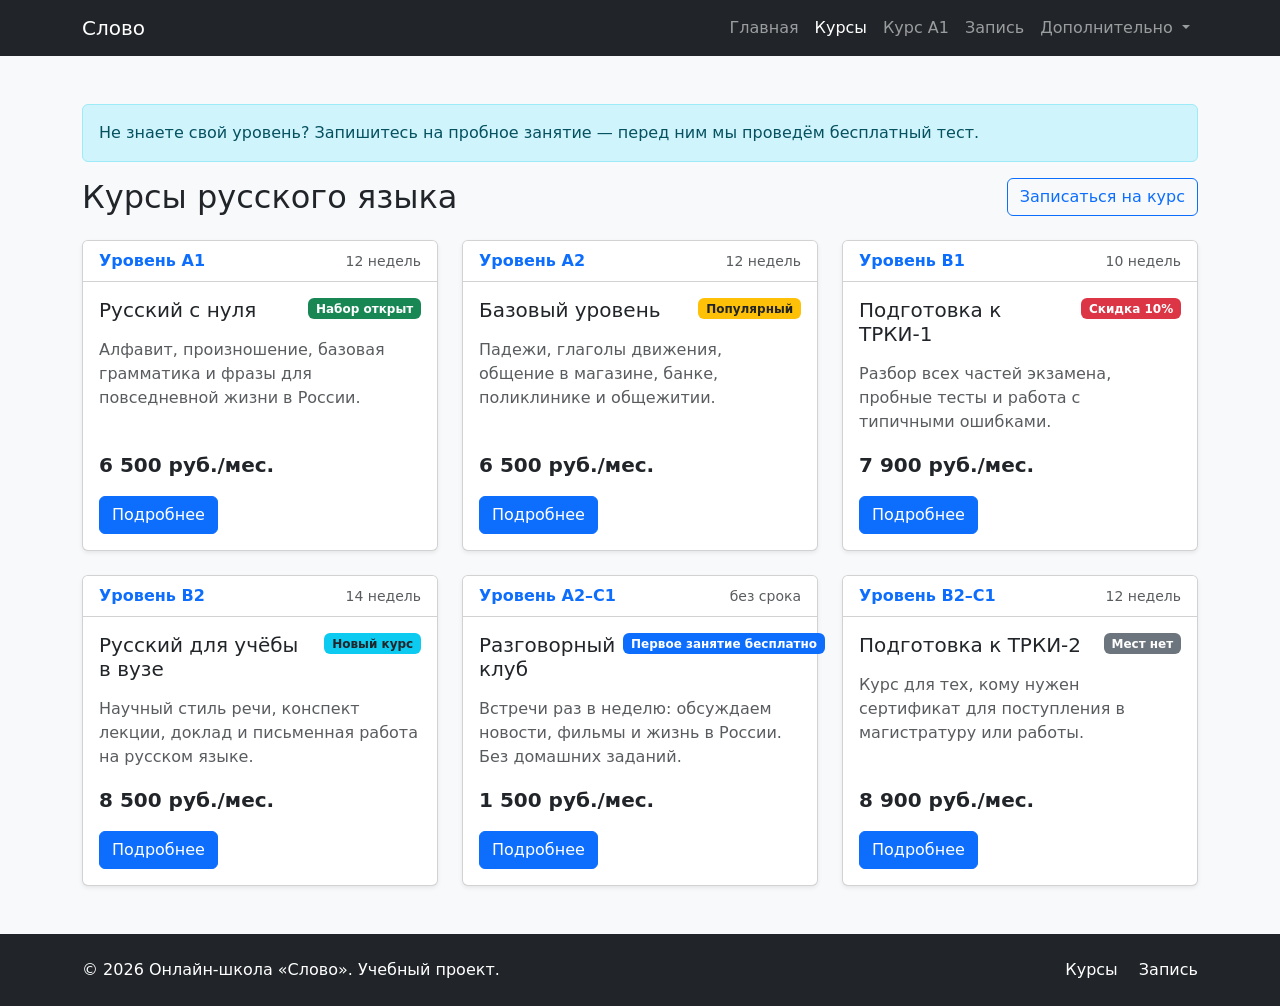
==== catalog.html @ 609db9e2 "feat: add shared navbar with dropdown and courses catalog on cards" ====
<!DOCTYPE html>
<html lang="ru">
<head>
  <meta charset="UTF-8">
  <meta name="viewport" content="width=device-width, initial-scale=1.0">
  <title>Курсы — Онлайн-школа «Слово»</title>
  <meta name="description" content="Каталог курсов русского языка: уровни A1–C1, подготовка к ТРКИ, русский для учёбы в вузе, разговорный клуб.">
  <link
    href="https://cdn.jsdelivr.net/npm/bootstrap@5.3.8/dist/css/bootstrap.min.css"
    rel="stylesheet"
  >
  <link rel="stylesheet" href="css/custom.css">
</head>
<body class="bg-light">
  <nav class="navbar navbar-expand-lg navbar-dark bg-dark">
    <div class="container">
      <a class="navbar-brand" href="index.html">Слово</a>
      <button
        class="navbar-toggler"
        type="button"
        data-bs-toggle="collapse"
        data-bs-target="#mainNavbar"
        aria-controls="mainNavbar"
        aria-expanded="false"
        aria-label="Переключить навигацию"
      >
        <span class="navbar-toggler-icon"></span>
      </button>
      <div class="collapse navbar-collapse" id="mainNavbar">
        <ul class="navbar-nav ms-auto">
          <li class="nav-item">
            <a class="nav-link" href="index.html">Главная</a>
          </li>
          <li class="nav-item">
            <a class="nav-link active" aria-current="page" href="catalog.html">Курсы</a>
          </li>
          <li class="nav-item">
            <a class="nav-link" href="product.html">Курс A1</a>
          </li>
          <li class="nav-item">
            <a class="nav-link" href="order.html">Запись</a>
          </li>
          <li class="nav-item dropdown">
            <a
              class="nav-link dropdown-toggle"
              href="#"
              role="button"
              data-bs-toggle="dropdown"
              aria-expanded="false"
            >
              Дополнительно
            </a>
            <ul class="dropdown-menu dropdown-menu-end">
              <li><a class="dropdown-item" href="catalog.html">Все курсы</a></li>
              <li><a class="dropdown-item" href="order.html">Записаться на курс</a></li>
              <li><a class="dropdown-item" href="index.html#popular">Популярные курсы</a></li>
              <li><hr class="dropdown-divider"></li>
              <li><a class="dropdown-item" href="product.html#faq">Частые вопросы</a></li>
            </ul>
          </li>
        </ul>
      </div>
    </div>
  </nav>

  <main class="container my-5">
    <div class="alert alert-info" role="alert">
      Не знаете свой уровень? Запишитесь на пробное занятие — перед ним мы проведём бесплатный тест.
    </div>

    <div class="d-flex justify-content-between align-items-center flex-wrap gap-2 mb-4">
      <h1 class="h2 mb-0">Курсы русского языка</h1>
      <a class="btn btn-outline-primary" href="order.html">Записаться на курс</a>
    </div>

    <div class="row g-4">
        <div class="col-12 col-md-6 col-lg-4">
          <div class="card h-100 shadow-sm">
            <div class="card-header bg-white d-flex justify-content-between align-items-center">
              <span class="fw-bold text-primary">Уровень A1</span>
              <span class="small text-muted">12 недель</span>
            </div>
            <div class="card-body d-flex flex-column">
              <div class="d-flex justify-content-between align-items-start gap-2 mb-3">
                <h2 class="card-title h5 mb-0">Русский с нуля</h2>
                <span class="badge bg-success">Набор открыт</span>
              </div>
              <p class="card-text text-muted">Алфавит, произношение, базовая грамматика и фразы для повседневной жизни в России.</p>
              <p class="fw-bold fs-5 mt-auto">6 500 руб./мес.</p>
              <div class="d-flex flex-wrap gap-2">
                <a class="btn btn-primary" href="product.html">Подробнее</a>
              </div>
            </div>
          </div>
        </div>
        <div class="col-12 col-md-6 col-lg-4">
          <div class="card h-100 shadow-sm">
            <div class="card-header bg-white d-flex justify-content-between align-items-center">
              <span class="fw-bold text-primary">Уровень A2</span>
              <span class="small text-muted">12 недель</span>
            </div>
            <div class="card-body d-flex flex-column">
              <div class="d-flex justify-content-between align-items-start gap-2 mb-3">
                <h2 class="card-title h5 mb-0">Базовый уровень</h2>
                <span class="badge bg-warning text-dark">Популярный</span>
              </div>
              <p class="card-text text-muted">Падежи, глаголы движения, общение в магазине, банке, поликлинике и общежитии.</p>
              <p class="fw-bold fs-5 mt-auto">6 500 руб./мес.</p>
              <div class="d-flex flex-wrap gap-2">
                <a class="btn btn-primary" href="product.html">Подробнее</a>
              </div>
            </div>
          </div>
        </div>
        <div class="col-12 col-md-6 col-lg-4">
          <div class="card h-100 shadow-sm">
            <div class="card-header bg-white d-flex justify-content-between align-items-center">
              <span class="fw-bold text-primary">Уровень B1</span>
              <span class="small text-muted">10 недель</span>
            </div>
            <div class="card-body d-flex flex-column">
              <div class="d-flex justify-content-between align-items-start gap-2 mb-3">
                <h2 class="card-title h5 mb-0">Подготовка к ТРКИ-1</h2>
                <span class="badge bg-danger">Скидка 10%</span>
              </div>
              <p class="card-text text-muted">Разбор всех частей экзамена, пробные тесты и работа с типичными ошибками.</p>
              <p class="fw-bold fs-5 mt-auto">7 900 руб./мес.</p>
              <div class="d-flex flex-wrap gap-2">
                <a class="btn btn-primary" href="product.html">Подробнее</a>
              </div>
            </div>
          </div>
        </div>
        <div class="col-12 col-md-6 col-lg-4">
          <div class="card h-100 shadow-sm">
            <div class="card-header bg-white d-flex justify-content-between align-items-center">
              <span class="fw-bold text-primary">Уровень B2</span>
              <span class="small text-muted">14 недель</span>
            </div>
            <div class="card-body d-flex flex-column">
              <div class="d-flex justify-content-between align-items-start gap-2 mb-3">
                <h2 class="card-title h5 mb-0">Русский для учёбы в вузе</h2>
                <span class="badge bg-info text-dark">Новый курс</span>
              </div>
              <p class="card-text text-muted">Научный стиль речи, конспект лекции, доклад и письменная работа на русском языке.</p>
              <p class="fw-bold fs-5 mt-auto">8 500 руб./мес.</p>
              <div class="d-flex flex-wrap gap-2">
                <a class="btn btn-primary" href="product.html">Подробнее</a>
              </div>
            </div>
          </div>
        </div>
        <div class="col-12 col-md-6 col-lg-4">
          <div class="card h-100 shadow-sm">
            <div class="card-header bg-white d-flex justify-content-between align-items-center">
              <span class="fw-bold text-primary">Уровень A2–C1</span>
              <span class="small text-muted">без срока</span>
            </div>
            <div class="card-body d-flex flex-column">
              <div class="d-flex justify-content-between align-items-start gap-2 mb-3">
                <h2 class="card-title h5 mb-0">Разговорный клуб</h2>
                <span class="badge bg-primary">Первое занятие бесплатно</span>
              </div>
              <p class="card-text text-muted">Встречи раз в неделю: обсуждаем новости, фильмы и жизнь в России. Без домашних заданий.</p>
              <p class="fw-bold fs-5 mt-auto">1 500 руб./мес.</p>
              <div class="d-flex flex-wrap gap-2">
                <a class="btn btn-primary" href="product.html">Подробнее</a>
              </div>
            </div>
          </div>
        </div>
        <div class="col-12 col-md-6 col-lg-4">
          <div class="card h-100 shadow-sm">
            <div class="card-header bg-white d-flex justify-content-between align-items-center">
              <span class="fw-bold text-primary">Уровень B2–C1</span>
              <span class="small text-muted">12 недель</span>
            </div>
            <div class="card-body d-flex flex-column">
              <div class="d-flex justify-content-between align-items-start gap-2 mb-3">
                <h2 class="card-title h5 mb-0">Подготовка к ТРКИ-2</h2>
                <span class="badge bg-secondary">Мест нет</span>
              </div>
              <p class="card-text text-muted">Курс для тех, кому нужен сертификат для поступления в магистратуру или работы.</p>
              <p class="fw-bold fs-5 mt-auto">8 900 руб./мес.</p>
              <div class="d-flex flex-wrap gap-2">
                <a class="btn btn-primary" href="product.html">Подробнее</a>
              </div>
            </div>
          </div>
        </div>
    </div>
  </main>

  <footer class="bg-dark text-white py-4 mt-5">
    <div class="container">
      <div class="row align-items-center g-3">
        <div class="col-12 col-md-6">
          <p class="mb-0">&copy; 2026 Онлайн-школа «Слово». Учебный проект.</p>
        </div>
        <div class="col-12 col-md-6 text-md-end">
          <a class="text-white text-decoration-none me-3" href="catalog.html">Курсы</a>
          <a class="text-white text-decoration-none" href="order.html">Запись</a>
        </div>
      </div>
    </div>
  </footer>

  <script
    src="https://cdn.jsdelivr.net/npm/bootstrap@5.3.8/dist/js/bootstrap.bundle.min.js">
  </script>
</body>
</html>
---- css/custom.css ----
/* Собственные стили проекта. Подключается после Bootstrap. */

body {
  min-height: 100vh;
}
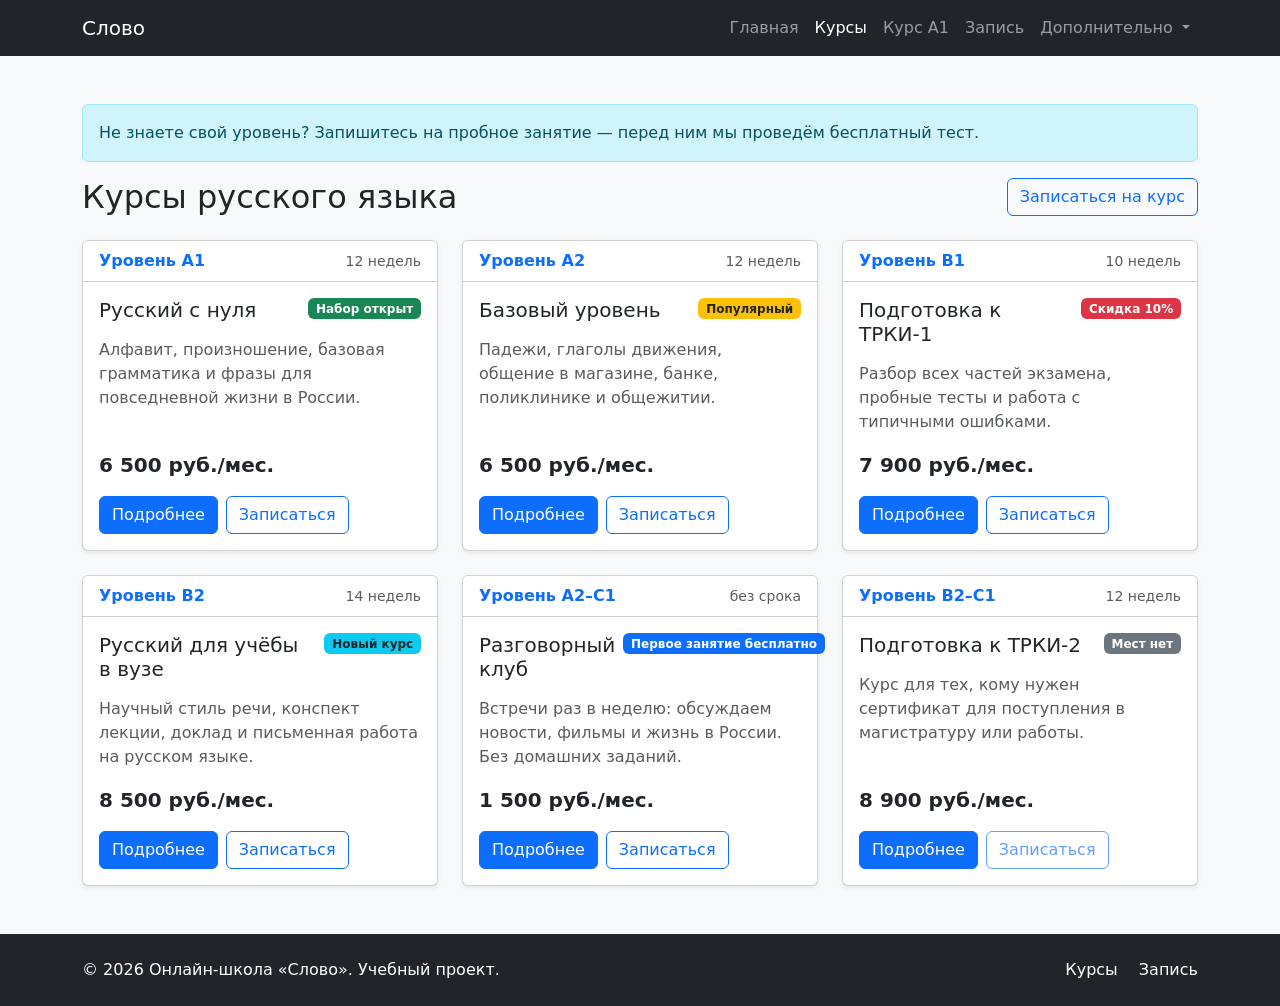
==== commit 73bd2027: "feat: add trial lesson modal to catalog" ====
--- a/catalog.html
+++ b/catalog.html
@@ -89,6 +89,14 @@
               <p class="fw-bold fs-5 mt-auto">6 500 руб./мес.</p>
               <div class="d-flex flex-wrap gap-2">
                 <a class="btn btn-primary" href="product.html">Подробнее</a>
+                <button
+                  class="btn btn-outline-primary"
+                  type="button"
+                  data-bs-toggle="modal"
+                  data-bs-target="#orderModal"
+                >
+                  Записаться
+                </button>
               </div>
             </div>
           </div>
@@ -108,6 +116,14 @@
               <p class="fw-bold fs-5 mt-auto">6 500 руб./мес.</p>
               <div class="d-flex flex-wrap gap-2">
                 <a class="btn btn-primary" href="product.html">Подробнее</a>
+                <button
+                  class="btn btn-outline-primary"
+                  type="button"
+                  data-bs-toggle="modal"
+                  data-bs-target="#orderModal"
+                >
+                  Записаться
+                </button>
               </div>
             </div>
           </div>
@@ -127,6 +143,14 @@
               <p class="fw-bold fs-5 mt-auto">7 900 руб./мес.</p>
               <div class="d-flex flex-wrap gap-2">
                 <a class="btn btn-primary" href="product.html">Подробнее</a>
+                <button
+                  class="btn btn-outline-primary"
+                  type="button"
+                  data-bs-toggle="modal"
+                  data-bs-target="#orderModal"
+                >
+                  Записаться
+                </button>
               </div>
             </div>
           </div>
@@ -146,6 +170,14 @@
               <p class="fw-bold fs-5 mt-auto">8 500 руб./мес.</p>
               <div class="d-flex flex-wrap gap-2">
                 <a class="btn btn-primary" href="product.html">Подробнее</a>
+                <button
+                  class="btn btn-outline-primary"
+                  type="button"
+                  data-bs-toggle="modal"
+                  data-bs-target="#orderModal"
+                >
+                  Записаться
+                </button>
               </div>
             </div>
           </div>
@@ -165,6 +197,14 @@
               <p class="fw-bold fs-5 mt-auto">1 500 руб./мес.</p>
               <div class="d-flex flex-wrap gap-2">
                 <a class="btn btn-primary" href="product.html">Подробнее</a>
+                <button
+                  class="btn btn-outline-primary"
+                  type="button"
+                  data-bs-toggle="modal"
+                  data-bs-target="#orderModal"
+                >
+                  Записаться
+                </button>
               </div>
             </div>
           </div>
@@ -184,6 +224,7 @@
               <p class="fw-bold fs-5 mt-auto">8 900 руб./мес.</p>
               <div class="d-flex flex-wrap gap-2">
                 <a class="btn btn-primary" href="product.html">Подробнее</a>
+                <button class="btn btn-outline-primary" type="button" disabled>Записаться</button>
               </div>
             </div>
           </div>
@@ -205,6 +246,59 @@
     </div>
   </footer>
 
+  <div
+    class="modal fade"
+    id="orderModal"
+    tabindex="-1"
+    aria-labelledby="orderModalLabel"
+    aria-hidden="true"
+  >
+    <div class="modal-dialog">
+      <div class="modal-content">
+        <div class="modal-header">
+          <h2 class="modal-title h5" id="orderModalLabel">Запись на пробное занятие</h2>
+          <button
+            type="button"
+            class="btn-close"
+            data-bs-dismiss="modal"
+            aria-label="Закрыть"
+          ></button>
+        </div>
+        <div class="modal-body">
+          <p class="text-muted">Оставьте контакты — куратор свяжется с вами и подберёт время пробного занятия.</p>
+          <form id="trialForm" action="#" method="post">
+            <div class="mb-3">
+              <label for="modal-name" class="form-label">Имя</label>
+              <input id="modal-name" name="name" type="text" class="form-control" required>
+            </div>
+            <div class="mb-3">
+              <label for="modal-phone" class="form-label">Телефон или Telegram</label>
+              <input id="modal-phone" name="contact" type="text" class="form-control" required>
+            </div>
+            <div class="mb-3">
+              <label for="modal-level" class="form-label">Ваш уровень</label>
+              <select id="modal-level" name="level" class="form-select">
+                <option value="unknown" selected>Не знаю, нужен тест</option>
+                <option value="a1">A1 — начинаю с нуля</option>
+                <option value="a2">A2</option>
+                <option value="b1">B1</option>
+                <option value="b2">B2 и выше</option>
+              </select>
+            </div>
+            <div class="form-check mb-3">
+              <input id="modal-agree" name="agree" class="form-check-input" type="checkbox" required>
+              <label class="form-check-label" for="modal-agree">Согласен на обработку данных</label>
+            </div>
+          </form>
+        </div>
+        <div class="modal-footer">
+          <button type="button" class="btn btn-secondary" data-bs-dismiss="modal">Закрыть</button>
+          <button type="submit" class="btn btn-primary" form="trialForm">Отправить</button>
+        </div>
+      </div>
+    </div>
+  </div>
+
   <script
     src="https://cdn.jsdelivr.net/npm/bootstrap@5.3.8/dist/js/bootstrap.bundle.min.js">
   </script>
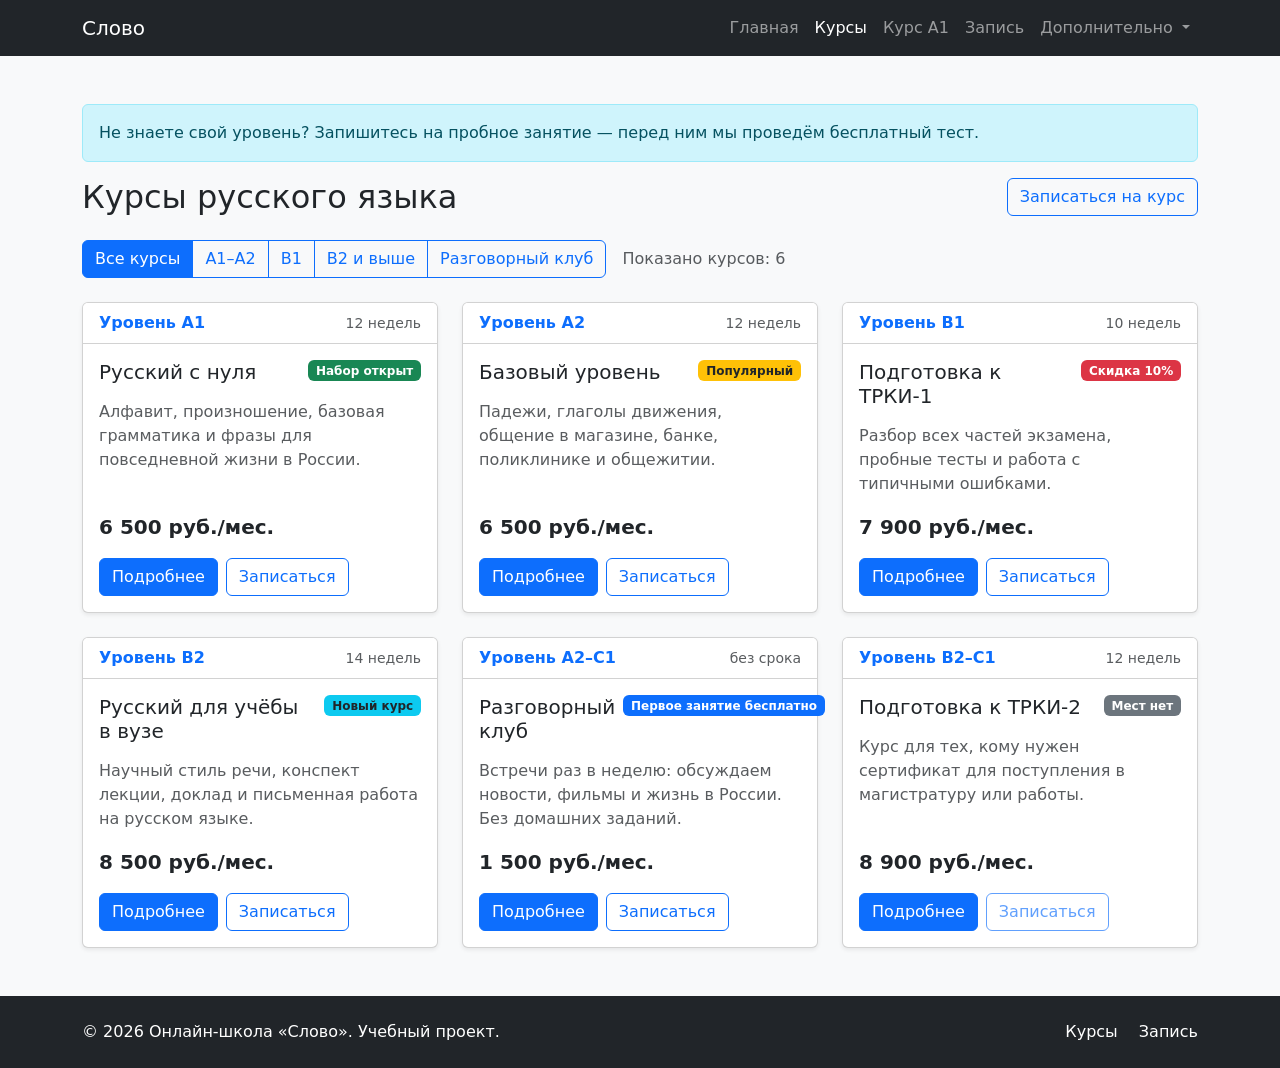
==== commit 1f634452: "feat: add course level filter to catalog" ====
--- a/catalog.html
+++ b/catalog.html
@@ -73,8 +73,28 @@
       <a class="btn btn-outline-primary" href="order.html">Записаться на курс</a>
     </div>
 
-    <div class="row g-4">
-        <div class="col-12 col-md-6 col-lg-4">
+    <div class="d-flex flex-wrap align-items-center gap-3 mb-4">
+      <div class="btn-group flex-wrap" role="group" aria-label="Фильтр курсов по уровню">
+        <input type="radio" class="btn-check" name="level-filter" id="filter-all" value="all" checked>
+        <label class="btn btn-outline-primary" for="filter-all">Все курсы</label>
+
+        <input type="radio" class="btn-check" name="level-filter" id="filter-beginner" value="beginner">
+        <label class="btn btn-outline-primary" for="filter-beginner">A1–A2</label>
+
+        <input type="radio" class="btn-check" name="level-filter" id="filter-intermediate" value="intermediate">
+        <label class="btn btn-outline-primary" for="filter-intermediate">B1</label>
+
+        <input type="radio" class="btn-check" name="level-filter" id="filter-advanced" value="advanced">
+        <label class="btn btn-outline-primary" for="filter-advanced">B2 и выше</label>
+
+        <input type="radio" class="btn-check" name="level-filter" id="filter-club" value="club">
+        <label class="btn btn-outline-primary" for="filter-club">Разговорный клуб</label>
+      </div>
+      <p class="mb-0 text-muted" id="course-count" aria-live="polite">Показано курсов: 6</p>
+    </div>
+
+    <div class="row g-4" id="course-list">
+        <div class="col-12 col-md-6 col-lg-4" data-group="beginner">
           <div class="card h-100 shadow-sm">
             <div class="card-header bg-white d-flex justify-content-between align-items-center">
               <span class="fw-bold text-primary">Уровень A1</span>
@@ -101,7 +121,7 @@
             </div>
           </div>
         </div>
-        <div class="col-12 col-md-6 col-lg-4">
+        <div class="col-12 col-md-6 col-lg-4" data-group="beginner">
           <div class="card h-100 shadow-sm">
             <div class="card-header bg-white d-flex justify-content-between align-items-center">
               <span class="fw-bold text-primary">Уровень A2</span>
@@ -128,7 +148,7 @@
             </div>
           </div>
         </div>
-        <div class="col-12 col-md-6 col-lg-4">
+        <div class="col-12 col-md-6 col-lg-4" data-group="intermediate">
           <div class="card h-100 shadow-sm">
             <div class="card-header bg-white d-flex justify-content-between align-items-center">
               <span class="fw-bold text-primary">Уровень B1</span>
@@ -155,7 +175,7 @@
             </div>
           </div>
         </div>
-        <div class="col-12 col-md-6 col-lg-4">
+        <div class="col-12 col-md-6 col-lg-4" data-group="advanced">
           <div class="card h-100 shadow-sm">
             <div class="card-header bg-white d-flex justify-content-between align-items-center">
               <span class="fw-bold text-primary">Уровень B2</span>
@@ -182,7 +202,7 @@
             </div>
           </div>
         </div>
-        <div class="col-12 col-md-6 col-lg-4">
+        <div class="col-12 col-md-6 col-lg-4" data-group="club">
           <div class="card h-100 shadow-sm">
             <div class="card-header bg-white d-flex justify-content-between align-items-center">
               <span class="fw-bold text-primary">Уровень A2–C1</span>
@@ -209,7 +229,7 @@
             </div>
           </div>
         </div>
-        <div class="col-12 col-md-6 col-lg-4">
+        <div class="col-12 col-md-6 col-lg-4" data-group="advanced">
           <div class="card h-100 shadow-sm">
             <div class="card-header bg-white d-flex justify-content-between align-items-center">
               <span class="fw-bold text-primary">Уровень B2–C1</span>
@@ -302,5 +322,6 @@
   <script
     src="https://cdn.jsdelivr.net/npm/bootstrap@5.3.8/dist/js/bootstrap.bundle.min.js">
   </script>
+  <script src="js/main.js"></script>
 </body>
 </html>
--- a/css/custom.css
+++ b/css/custom.css
@@ -3,3 +3,20 @@
 body {
   min-height: 100vh;
 }
+
+/* Временный блок вместо изображения на странице курса */
+.placeholder-image {
+  min-height: 320px;
+}
+
+/* Крупная подпись уровня в блоке изображения */
+.level-mark {
+  font-size: 5rem;
+  line-height: 1;
+}
+
+/* Изображение в карточке (пригодится, когда появятся фото курсов) */
+.card-img-top {
+  height: 180px;
+  object-fit: cover;
+}
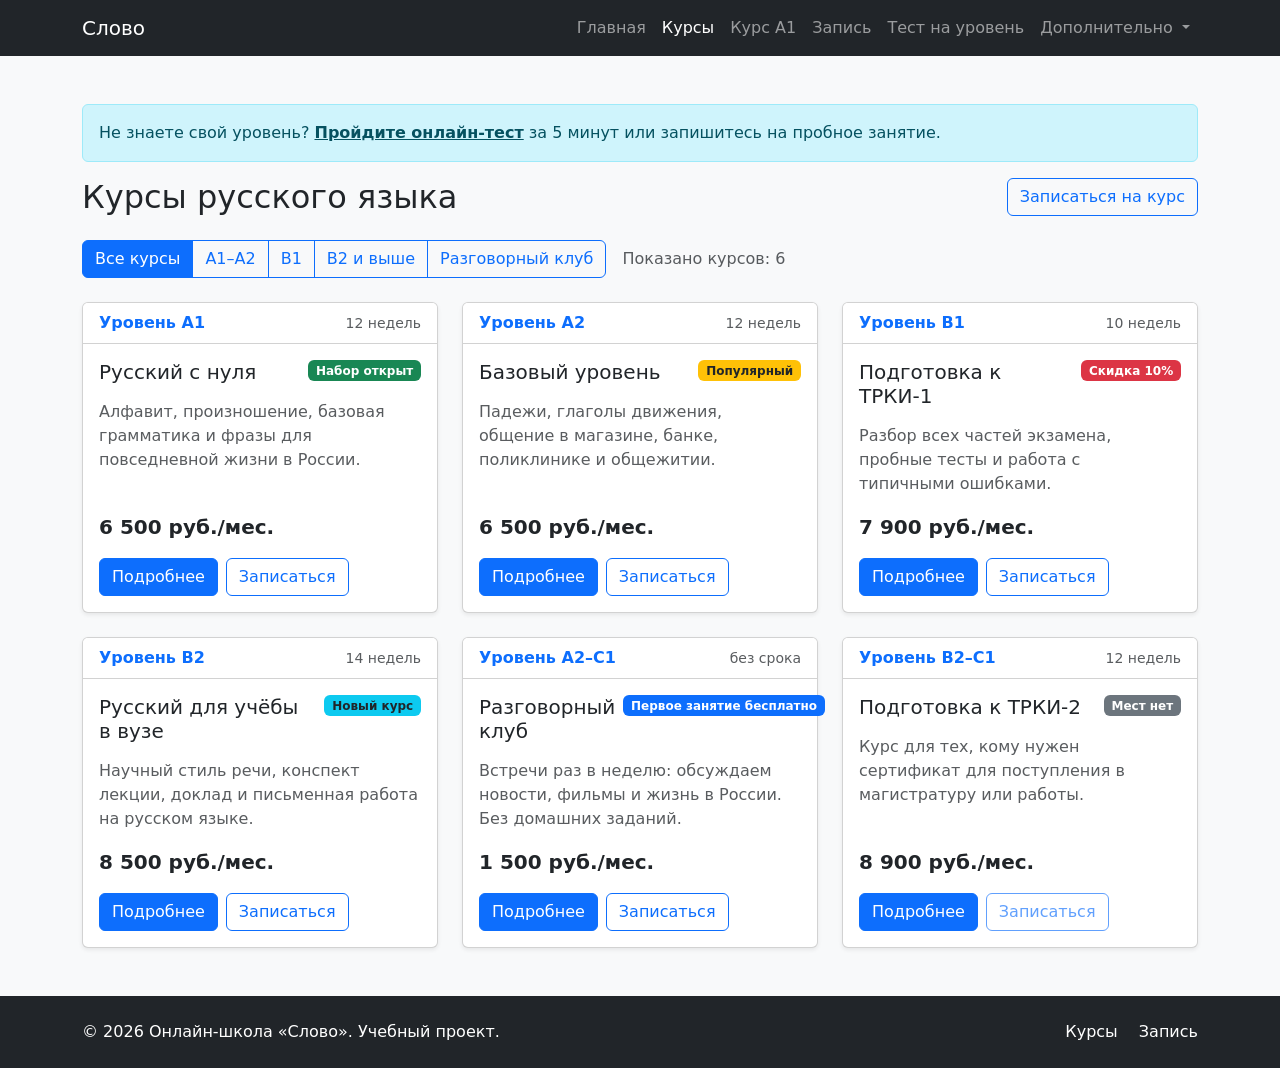
==== commit 5498f691: "feat: add online level test page" ====
--- a/catalog.html
+++ b/catalog.html
@@ -40,6 +40,9 @@
           <li class="nav-item">
             <a class="nav-link" href="order.html">Запись</a>
           </li>
+          <li class="nav-item">
+            <a class="nav-link" href="test.html">Тест на уровень</a>
+          </li>
           <li class="nav-item dropdown">
             <a
               class="nav-link dropdown-toggle"
@@ -65,7 +68,7 @@
 
   <main class="container my-5">
     <div class="alert alert-info" role="alert">
-      Не знаете свой уровень? Запишитесь на пробное занятие — перед ним мы проведём бесплатный тест.
+      Не знаете свой уровень? <a class="alert-link" href="test.html">Пройдите онлайн-тест</a> за 5 минут или запишитесь на пробное занятие.
     </div>
 
     <div class="d-flex justify-content-between align-items-center flex-wrap gap-2 mb-4">
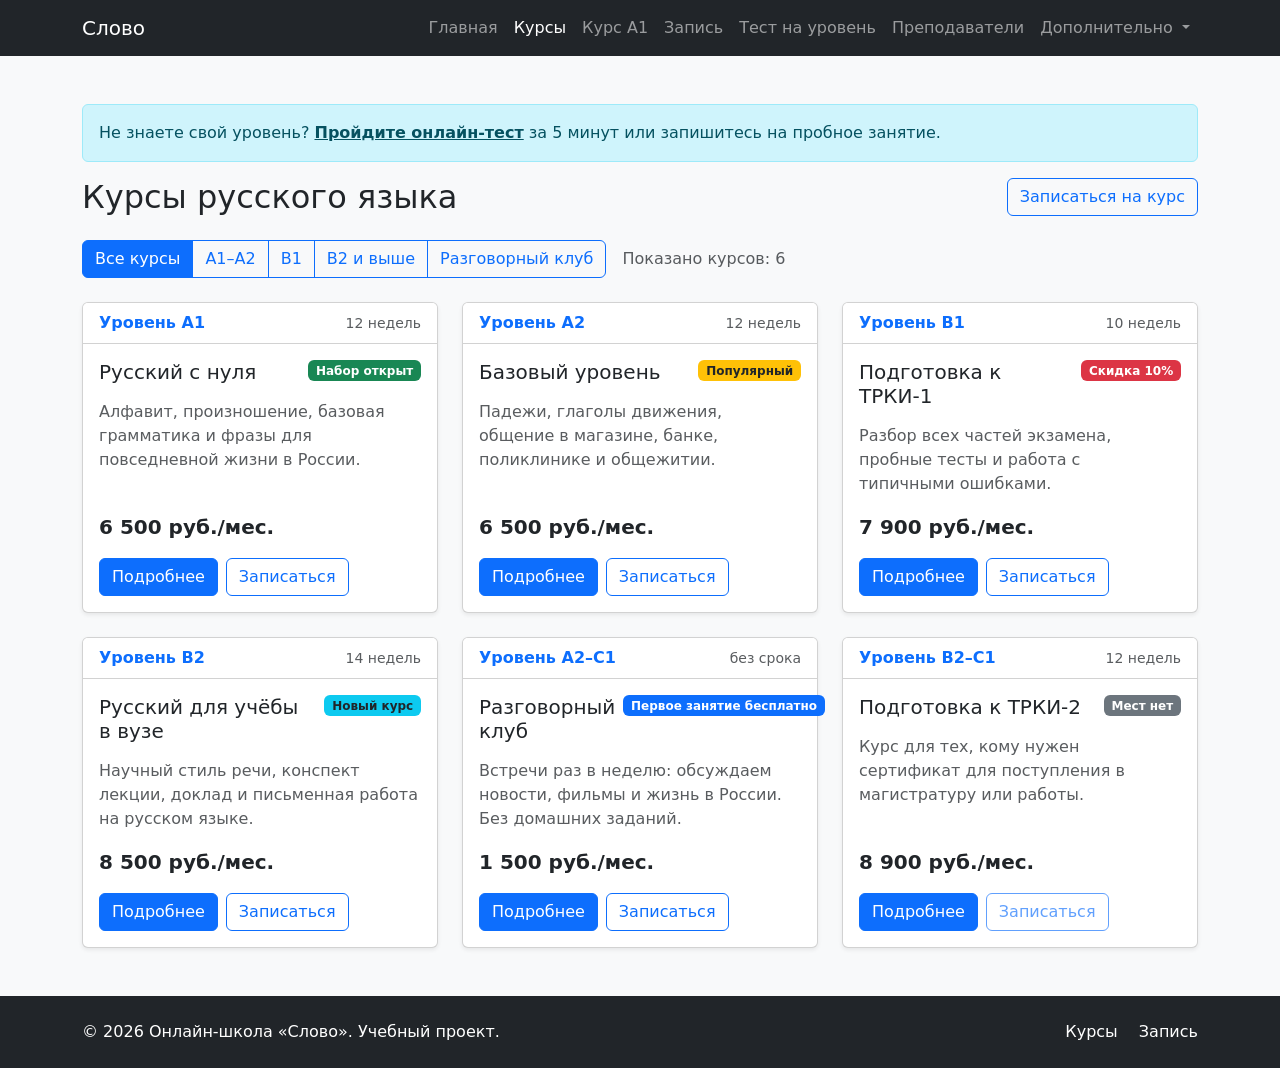
==== commit 03331cf3: "feat: add teachers page" ====
--- a/catalog.html
+++ b/catalog.html
@@ -43,6 +43,9 @@
           <li class="nav-item">
             <a class="nav-link" href="test.html">Тест на уровень</a>
           </li>
+          <li class="nav-item">
+            <a class="nav-link" href="teachers.html">Преподаватели</a>
+          </li>
           <li class="nav-item dropdown">
             <a
               class="nav-link dropdown-toggle"
--- a/css/custom.css
+++ b/css/custom.css
@@ -20,3 +20,13 @@
   height: 180px;
   object-fit: cover;
 }
+
+/* Круг с инициалами преподавателя вместо фотографии */
+.teacher-avatar {
+  display: flex;
+  align-items: center;
+  justify-content: center;
+  width: 80px;
+  height: 80px;
+  font-size: 1.5rem;
+}
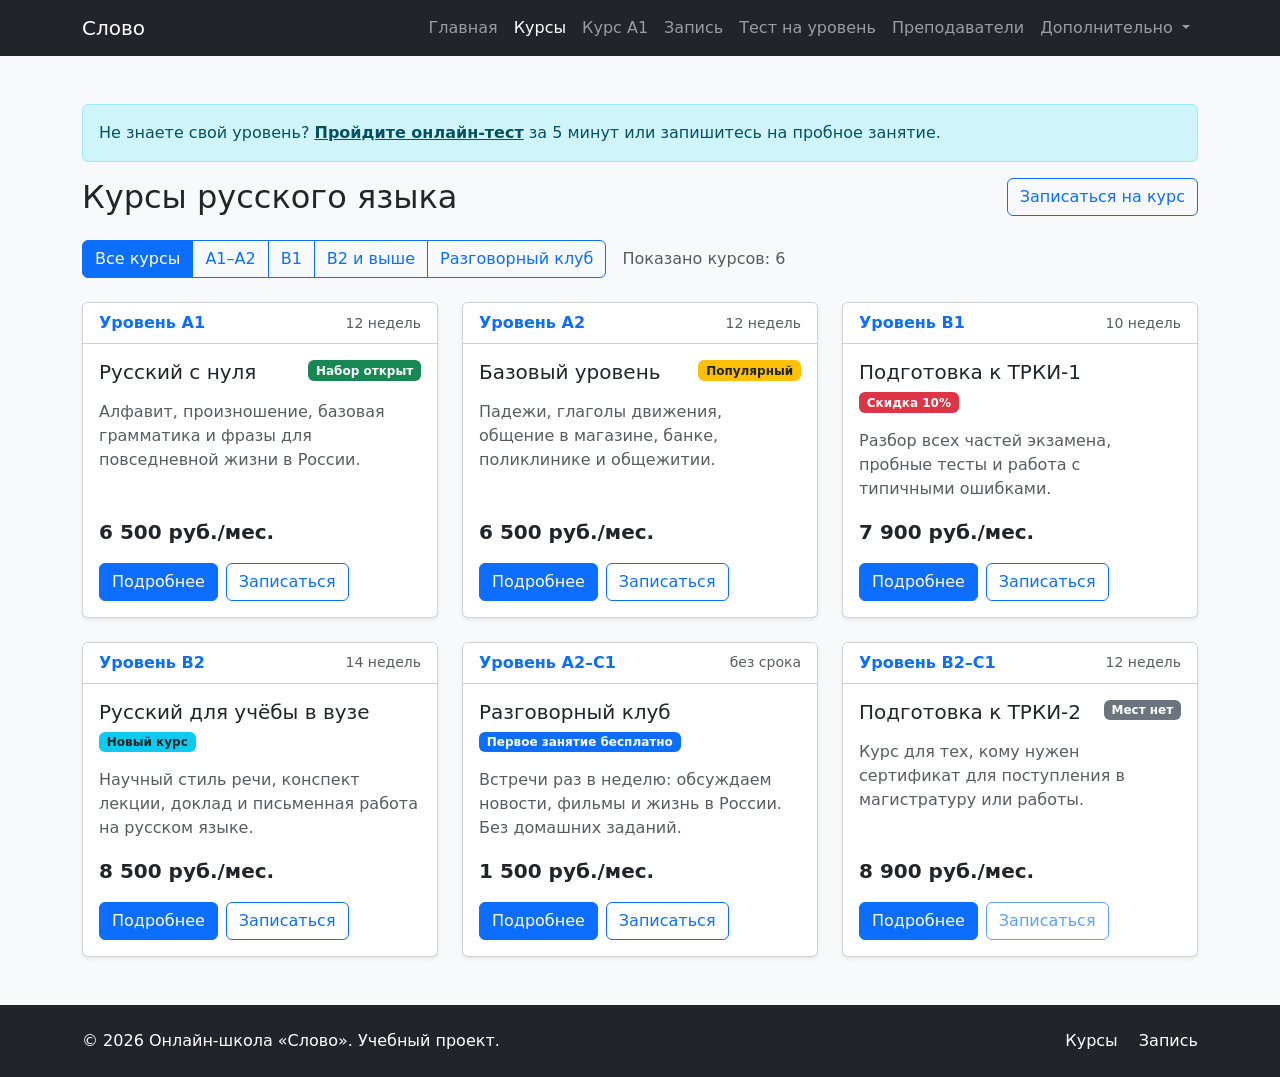
==== commit 149ec1b5: "fix: wrap long course badges in catalog cards" ====
--- a/catalog.html
+++ b/catalog.html
@@ -107,7 +107,7 @@
               <span class="small text-muted">12 недель</span>
             </div>
             <div class="card-body d-flex flex-column">
-              <div class="d-flex justify-content-between align-items-start gap-2 mb-3">
+              <div class="d-flex flex-wrap justify-content-between align-items-start gap-2 mb-3">
                 <h2 class="card-title h5 mb-0">Русский с нуля</h2>
                 <span class="badge bg-success">Набор открыт</span>
               </div>
@@ -134,7 +134,7 @@
               <span class="small text-muted">12 недель</span>
             </div>
             <div class="card-body d-flex flex-column">
-              <div class="d-flex justify-content-between align-items-start gap-2 mb-3">
+              <div class="d-flex flex-wrap justify-content-between align-items-start gap-2 mb-3">
                 <h2 class="card-title h5 mb-0">Базовый уровень</h2>
                 <span class="badge bg-warning text-dark">Популярный</span>
               </div>
@@ -161,7 +161,7 @@
               <span class="small text-muted">10 недель</span>
             </div>
             <div class="card-body d-flex flex-column">
-              <div class="d-flex justify-content-between align-items-start gap-2 mb-3">
+              <div class="d-flex flex-wrap justify-content-between align-items-start gap-2 mb-3">
                 <h2 class="card-title h5 mb-0">Подготовка к ТРКИ-1</h2>
                 <span class="badge bg-danger">Скидка 10%</span>
               </div>
@@ -188,7 +188,7 @@
               <span class="small text-muted">14 недель</span>
             </div>
             <div class="card-body d-flex flex-column">
-              <div class="d-flex justify-content-between align-items-start gap-2 mb-3">
+              <div class="d-flex flex-wrap justify-content-between align-items-start gap-2 mb-3">
                 <h2 class="card-title h5 mb-0">Русский для учёбы в вузе</h2>
                 <span class="badge bg-info text-dark">Новый курс</span>
               </div>
@@ -215,7 +215,7 @@
               <span class="small text-muted">без срока</span>
             </div>
             <div class="card-body d-flex flex-column">
-              <div class="d-flex justify-content-between align-items-start gap-2 mb-3">
+              <div class="d-flex flex-wrap justify-content-between align-items-start gap-2 mb-3">
                 <h2 class="card-title h5 mb-0">Разговорный клуб</h2>
                 <span class="badge bg-primary">Первое занятие бесплатно</span>
               </div>
@@ -242,7 +242,7 @@
               <span class="small text-muted">12 недель</span>
             </div>
             <div class="card-body d-flex flex-column">
-              <div class="d-flex justify-content-between align-items-start gap-2 mb-3">
+              <div class="d-flex flex-wrap justify-content-between align-items-start gap-2 mb-3">
                 <h2 class="card-title h5 mb-0">Подготовка к ТРКИ-2</h2>
                 <span class="badge bg-secondary">Мест нет</span>
               </div>
@@ -292,14 +292,16 @@
         </div>
         <div class="modal-body">
           <p class="text-muted">Оставьте контакты — куратор свяжется с вами и подберёт время пробного занятия.</p>
-          <form id="trialForm" action="#" method="post">
+          <form class="needs-validation" id="trialForm" action="#" method="post" novalidate>
             <div class="mb-3">
               <label for="modal-name" class="form-label">Имя</label>
               <input id="modal-name" name="name" type="text" class="form-control" required>
+              <div class="invalid-feedback">Введите имя.</div>
             </div>
             <div class="mb-3">
               <label for="modal-phone" class="form-label">Телефон или Telegram</label>
               <input id="modal-phone" name="contact" type="text" class="form-control" required>
+              <div class="invalid-feedback">Укажите телефон или ник в Telegram.</div>
             </div>
             <div class="mb-3">
               <label for="modal-level" class="form-label">Ваш уровень</label>
@@ -314,6 +316,7 @@
             <div class="form-check mb-3">
               <input id="modal-agree" name="agree" class="form-check-input" type="checkbox" required>
               <label class="form-check-label" for="modal-agree">Согласен на обработку данных</label>
+              <div class="invalid-feedback">Нужно согласие.</div>
             </div>
           </form>
         </div>
@@ -321,6 +324,15 @@
           <button type="button" class="btn btn-secondary" data-bs-dismiss="modal">Закрыть</button>
           <button type="submit" class="btn btn-primary" form="trialForm">Отправить</button>
         </div>
+      </div>
+    </div>
+  </div>
+
+  <div class="toast-container position-fixed bottom-0 end-0 p-3">
+    <div class="toast text-bg-success border-0" id="success-toast" role="status" aria-live="polite" aria-atomic="true">
+      <div class="d-flex">
+        <div class="toast-body">Заявка отправлена! Куратор свяжется с вами в течение рабочего дня.</div>
+        <button type="button" class="btn-close btn-close-white me-2 m-auto" data-bs-dismiss="toast" aria-label="Закрыть"></button>
       </div>
     </div>
   </div>
